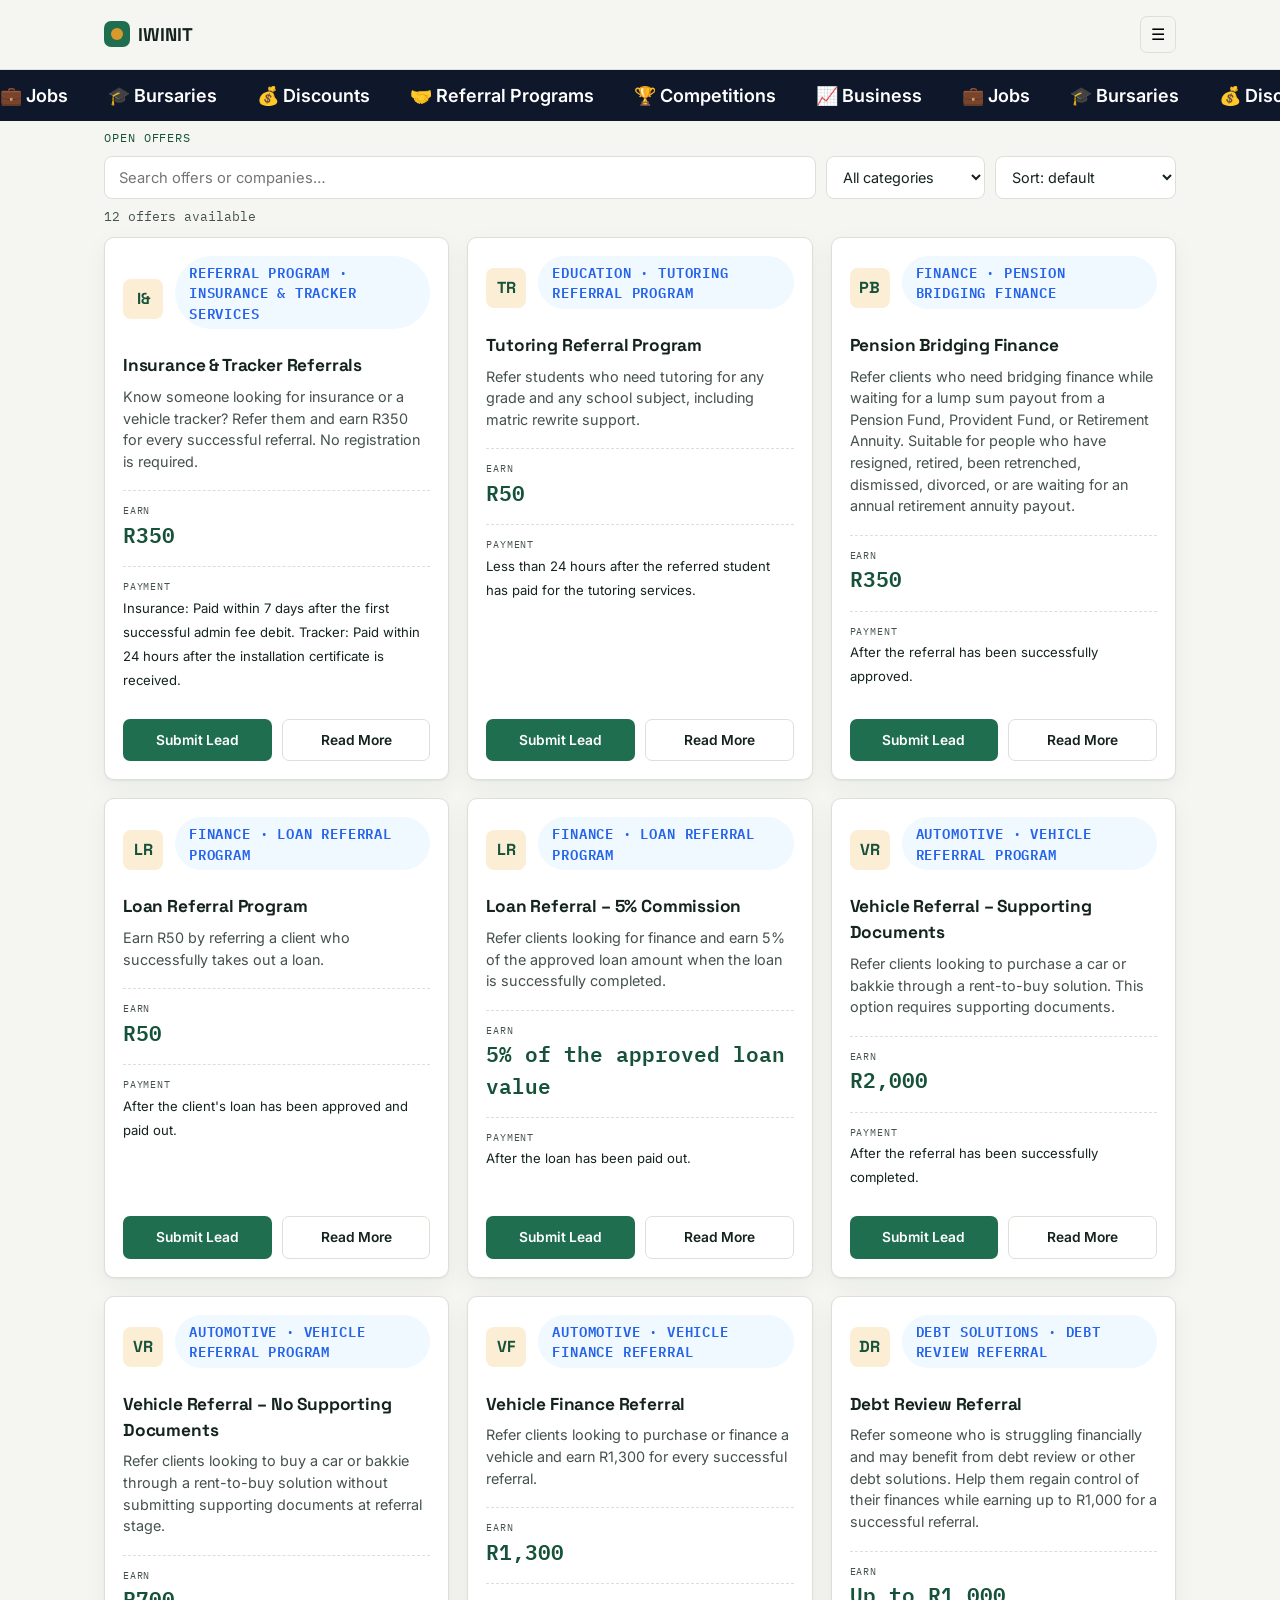
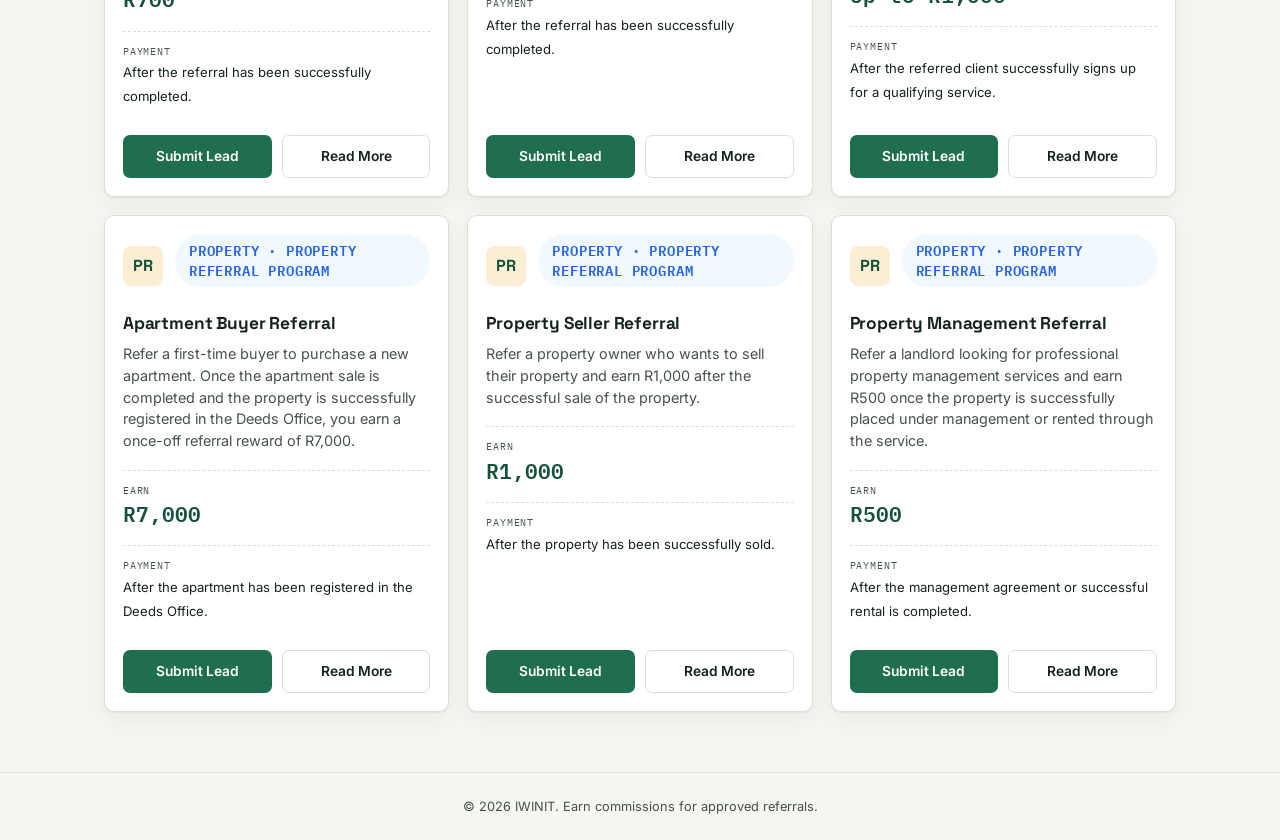
==== index.html @ 5eb389b7 "Update index.html" ====
<!DOCTYPE html>
<html lang="en">
<head>
<meta charset="UTF-8">
<meta name="viewport" content="width=device-width, initial-scale=1.0">
<title>IWINIT — Find Offers, Submit Leads</title>
<link rel="stylesheet" href="styles.css">
</head>
<body>

<header class="site-header">
  <div class="nav-wrap">
    <a class="logo" href="index.html"><span class="mark"></span>IWINIT</a>
    <button class="nav-toggle" aria-label="Toggle menu">☰</button>
    <ul class="nav-links">
      <li><a href="index.html" aria-current="page">Home / Leads</a></li>
      <li><a href="track.html">Track Lead</a></li>
      <li><a href="about.html">About Us</a></li>
      <li><a href="contact.html">Contact Us</a></li>
    </ul>
  </div>
</header>

<!-- Moving band -->

<div class="ticker-wrap">

    <div class="ticker">

        <span>💼 Jobs</span>

        <span>🎓 Bursaries</span>

        <span>💰 Discounts</span>

        <span>🤝 Referral Programs</span>

        <span>🏆 Competitions</span>

        <span>📈 Business</span>
      
      <!-- Repeat -->

        <span>💼 Jobs</span>
  

        <span>🎓 Bursaries</span>

        <span>💰 Discounts</span>

        <span>🤝 Referral Programs</span>

        <span>🏆 Competitions</span>

        <span>📈 Business</span>

    </div>

</div>


<section class="page-intro">
  <span class="eyebrow">Open Offers</span>
</section>

<div class="controls">
  <input type="search" id="searchInput" placeholder="Search offers or companies…" aria-label="Search offers">
  <select id="categoryFilter" aria-label="Filter by category">
    <option value="">All categories</option>
  </select>
  <select id="rewardFilter" aria-label="Sort by reward">
    <option value="">Sort: default</option>
    <option value="high">Reward: high to low</option>
    <option value="low">Reward: low to high</option>
  </select>
</div>

<p class="results-count" id="resultsCount"></p>

<section class="offer-grid" id="offerGrid" aria-live="polite"></section>
<p class="no-results" id="noResults">No offers match your search. Try a different keyword or category.</p>

<footer class="site-footer">
  © 2026 IWINIT. Earn commissions for approved referrals.
</footer>

<script src="script.js"></script>
</body>
</html>
---- styles.css ----
/* ===========================================================
   Referral Hub — design tokens
   Palette: deep pine ink / soft paper / earned-money teal & amber
   Type: Space Grotesk (display) + Inter (body) + IBM Plex Mono (money & codes)
   Signature: reward amounts render as a perforated payout stub
=========================================================== */

@import url('https://fonts.googleapis.com/css2?family=Space+Grotesk:wght@500;600;700&family=Inter:wght@400;500;600&family=IBM+Plex+Mono:wght@500;600&display=swap');

:root {
  --ink: #14231C;
  --ink-soft: #45524B;
  --paper: #F5F6F2;
  --panel: #FFFFFF;
  --line: #DCE1D8;
  --teal: #1F6E4F;
  --teal-dark: #16523A;
  --amber: #D99A2B;
  --amber-soft: #FBEED4;
  --radius: 10px;
  --shadow: 0 1px 2px rgba(20,35,28,0.06), 0 8px 24px rgba(20,35,28,0.05);

  --font-display: 'Space Grotesk', sans-serif;
  --font-body: 'Inter', sans-serif;
  --font-mono: 'IBM Plex Mono', monospace;
}

* { box-sizing: border-box; }

html { scroll-behavior: smooth; }

body {
  margin: 0;
  background: var(--paper);
  color: var(--ink);
  font-family: var(--font-body);
  line-height: 1.5;
  -webkit-font-smoothing: antialiased;
}

h1, h2, h3 {
  font-family: var(--font-display);
  margin: 0 0 0.4em;
  letter-spacing: -0.01em;
}

a { color: inherit; }

:focus-visible {
  outline: 2px solid var(--teal);
  outline-offset: 2px;
}

@media (prefers-reduced-motion: reduce) {
  * { animation: none !important; transition: none !important; }
}

/* ---------- Header / Nav ---------- */

.site-header {
  position: sticky;
  top: 0;
  z-index: 20;
  background: var(--paper);
  border-bottom: 1px solid var(--line);
}

.nav-wrap {
  max-width: 1120px;
  margin: 0 auto;
  padding: 16px 24px;
  display: flex;
  align-items: center;
  justify-content: space-between;
  gap: 16px;
}

.logo {
  font-family: var(--font-display);
  font-weight: 700;
  font-size: 1.15rem;
  text-decoration: none;
  color: var(--ink);
  display: flex;
  align-items: center;
  gap: 8px;
}

.logo .mark {
  width: 26px;
  height: 26px;
  border-radius: 7px;
  background: var(--teal);
  display: inline-block;
  position: relative;
}
.logo .mark::after {
  content: "";
  position: absolute;
  inset: 7px;
  border-radius: 50%;
  background: var(--amber);
}

.nav-links {
     flex-direction: column;
  display: flex;
  gap: 8px;
  list-style: none;
  margin: 0;
  padding: 0;
}

.nav-links a {
  display: block;
  padding: 12px 16px;
  line-height: 1.5;
  text-decoration: none;
  font-size: 0.92rem;
  font-weight: 500;
  color: var(--ink-soft);
  border-radius: 7px;
  transition: background 0.15s, color 0.15s;
}

.nav-links a:hover,
.nav-links a[aria-current="page"] {
  background: var(--teal);
  color: #fff;
}

.nav-toggle {
  display: none;
  background: none;
  border: 1px solid var(--line);
  border-radius: 7px;
  padding: 8px 10px;
  font-size: 1rem;
}/* ===== Moving Ticker ===== */
.ticker-wrap {
    width: 100%;
    overflow: hidden;
    background: #0f172a;
    color: #fff;
    padding: 12px 0;
    white-space: nowrap;
    position: relative;
}

.ticker {
    display: inline-flex;
    align-items: center;
    gap: 40px;
    animation: ticker 20s linear infinite;
}

.ticker span {
    font-size: 18px;
    font-weight: 600;
    flex-shrink: 0;
}

.ticker:hover {
    animation-play-state: paused;
}

@keyframes ticker {
    from {
        transform: translateX(100%);
    }
    to {
        transform: translateX(-100%);
    }
}

/* Mobile */
@media (max-width: 768px) {
    .ticker span {
        font-size: 16px;
        gap: 25px;
    }
}
/* ---------- Page intro ---------- */

.page-intro {
  max-width: 1120px;
  margin: 0 auto;
  padding: 8px 24px 0;
}
.page-intro h1 { font-size: 1.9rem; }
.page-intro p { color: var(--ink-soft); max-width: 60ch; }
.eyebrow {
  font-family: var(--font-mono);
  font-size: 0.72rem;
  letter-spacing: 0.08em;
  text-transform: uppercase;
  color: var(--teal-dark);
  display: block;
  margin-bottom: 4px;
}

/* ---------- Controls ---------- */

.controls {
  max-width: 1120px;
  margin: 10px auto 0;
  padding: 0 24px;
  display: flex;
  flex-wrap: wrap;
  gap: 10px;
}

.controls input[type="search"] {
  flex: 1 1 240px;
  padding: 11px 14px;
  border: 1px solid var(--line);
  border-radius: 8px;
  font-family: var(--font-body);
  font-size: 0.92rem;
  background: var(--panel);
}

.controls select {
  padding: 11px 12px;
  border: 1px solid var(--line);
  border-radius: 8px;
  background: var(--panel);
  font-family: var(--font-body);
  font-size: 0.9rem;
  color: var(--ink);
}

.results-count {
  max-width: 1120px;
  margin: 8px auto 0;
  padding: 0 24px;
  font-size: 0.82rem;
  color: var(--ink-soft);
  font-family: var(--font-mono);
}

/* ---------- Offer grid ---------- */

.offer-grid {
  max-width: 1120px;
  margin: 0 auto;
  padding: 10px 24px 60px;
  display: grid;
  grid-template-columns: repeat(auto-fill, minmax(300px, 1fr));
  gap: 18px;
}

.offer-card {
  background: var(--panel);
  border: 1px solid var(--line);
  border-radius: var(--radius);
  box-shadow: var(--shadow);
  overflow: hidden;
  display: flex;
  flex-direction: column;
  transition: transform 0.15s ease, box-shadow 0.15s ease;
}
.offer-card:hover {
  transform: translateY(-3px);
  box-shadow: 0 4px 8px rgba(20,35,28,0.08), 0 14px 28px rgba(20,35,28,0.08);
}

.offer-top {
  padding: 18px 18px 0;
  display: flex;
  align-items: center;
  gap: 12px;
}

.offer-logo {
  width: 40px;
  height: 40px;
  border-radius: 8px;
  background: var(--amber-soft);
  color: var(--teal-dark);
  font-family: var(--font-display);
  font-weight: 700;
  display: flex;
  align-items: center;
  justify-content: center;
  flex-shrink: 0;
}

.offer-category {
  font-family: var(--font-mono);
  font-size: 0.68rem;
  letter-spacing: 0.06em;
  text-transform: uppercase;
  color: var(--ink-soft);
}

.offer-body { padding: 12px 18px 4px; }
.offer-body h3 { font-size: 1.08rem; }
.offer-body p {
  margin: 0;
  color: var(--ink-soft);
  font-size: 0.9rem;
}

/* Signature element: perforated payout stub showing the reward */
.stub {
  margin: 14px 18px 0;
  display: flex;
  align-items: center;
  border-top: 1px dashed var(--line);
  position: relative;
}
.stub::before,
.stub::after {
  content: "";
  position: absolute;
  top: -7px;
  width: 14px;
  height: 14px;
  border-radius: 50%;
  background: var(--paper);
  border: 1px solid var(--line);
}
.stub::before { left: -25px; }
.stub::after { right: -25px; }

.stub-earn {
  flex: 1;
  padding: 12px 0;
}
.stub-earn .label {
  font-family: var(--font-mono);
  font-size: 0.65rem;
  text-transform: uppercase;
  letter-spacing: 0.08em;
  color: var(--ink-soft);
  display: block;
}
.stub-earn .amount {
  font-family: var(--font-mono);
  font-weight: 600;
  font-size: 1.3rem;
  color: var(--teal-dark);
}

.stub-terms {
  flex: 1;
  padding: 12px 0;
  border-left: 1px dashed var(--line);
  padding-left: 14px;
}
.stub-terms .label {
  font-family: var(--font-mono);
  font-size: 0.65rem;
  text-transform: uppercase;
  letter-spacing: 0.08em;
  color: var(--ink-soft);
  display: block;
}
.stub-terms .value {
  font-size: 0.82rem;
  color: var(--ink);
}

.offer-actions {
  margin-top: auto;
  padding: 16px 18px 18px;
  display: flex;
  gap: 10px;
}

.btn {
  font-family: var(--font-body);
  font-weight: 600;
  font-size: 0.86rem;
  padding: 10px 14px;
  border-radius: 7px;
  border: 1px solid transparent;
  cursor: pointer;
  text-decoration: none;
  text-align: center;
  flex: 1;
  transition: background 0.15s, color 0.15s, border-color 0.15s;
}
.btn-primary {
  background: var(--teal);
  color: #fff;
}
.btn-primary:hover { background: var(--teal-dark); }
.btn-secondary {
  background: transparent;
  border-color: var(--line);
  color: var(--ink);
}
.btn-secondary:hover { border-color: var(--teal); color: var(--teal-dark); }

.no-results {
  max-width: 1120px;
  margin: 0 auto;
  padding: 40px 24px;
  text-align: center;
  color: var(--ink-soft);
  display: none;
}

/* ---------- Simple content pages (Track / About / Contact) ---------- */

.panel-narrow {
  max-width: 620px;
  margin: 0 auto;
  padding: 40px 24px 80px;
}

.card {
  background: var(--panel);
  border: 1px solid var(--line);
  border-radius: var(--radius);
  box-shadow: var(--shadow);
  padding: 26px;
}

.track-form {
  display: flex;
  gap: 10px;
  margin-top: 14px;
}
.track-form input {
  flex: 1;
  padding: 12px 14px;
  border: 1px solid var(--line);
  border-radius: 8px;
  font-family: var(--font-mono);
  font-size: 0.95rem;
}

.status-list {
  list-style: none;
  margin: 20px 0 0;
  padding: 0;
  display: flex;
  flex-direction: column;
  gap: 10px;
}
.status-list li {
  display: flex;
  align-items: center;
  gap: 10px;
  font-size: 0.92rem;
  padding: 10px 12px;
  border-radius: 8px;
  background: var(--paper);
}
.status-list li.done { color: var(--teal-dark); }
.status-list li .dot {
  width: 18px;
  height: 18px;
  border-radius: 50%;
  display: inline-flex;
  align-items: center;
  justify-content: center;
  font-size: 0.7rem;
  flex-shrink: 0;
  background: var(--teal);
  color: #fff;
}
.status-list li.pending .dot { background: var(--amber); }

.contact-form {
  display: flex;
  flex-direction: column;
  gap: 12px;
  margin-top: 14px;
}
.contact-form label {
  font-size: 0.82rem;
  font-weight: 600;
  color: var(--ink-soft);
  display: flex;
  flex-direction: column;
  gap: 6px;
}
.contact-form input,
.contact-form textarea {
  padding: 11px 13px;
  border: 1px solid var(--line);
  border-radius: 8px;
  font-family: var(--font-body);
  font-size: 0.92rem;
  resize: vertical;
}

.contact-alt {
  margin-top: 22px;
  padding-top: 18px;
  border-top: 1px solid var(--line);
  display: flex;
  flex-direction: column;
  gap: 8px;
  font-size: 0.9rem;
}
.contact-alt strong { font-family: var(--font-mono); font-size: 0.75rem; text-transform: uppercase; letter-spacing: 0.06em; color: var(--ink-soft); }

/* ---------- Footer ---------- */

.site-footer {
  border-top: 1px solid var(--line);
  padding: 24px;
  text-align: center;
  font-size: 0.8rem;
  color: var(--ink-soft);
}
/* ---------- Offer Page ---------- */

.offer-page {
  max-width: 900px;
  margin: 40px auto;
  padding: 20px;
}

.offer-card-large {
  background: #fff;
  border-radius: 20px;
  padding: 30px;
  box-shadow: 0 10px 30px rgba(0,0,0,.08);
}

.offer-category {
  display: inline-block;
  background: #F0F9FF;
  color: #2563eb;
  padding: 6px 14px;
  border-radius: 999px;
  font-size: .85rem;
  font-weight: 600;
  margin-bottom: 12px;
}

.offer-page h1 {
  margin-bottom: 10px;
  color: #1f2937;
}

.reward-box {
  background: #F0F9FF;
  border: 1px solid #dbeafe;
  border-radius: 16px;
  padding: 20px;
  margin: 25px 0;
}

.reward-box h2 {
  margin-bottom: 8px;
  font-size: 1rem;
}

.reward-box .reward {
  font-size: 2rem;
  font-weight: 700;
  color: #2563eb;
}

.offer-page section {
  margin-top: 30px;
}

.offer-page h2 {
  margin-bottom: 12px;
  color: #111827;
}

.offer-page p,
.offer-page li {
  color: #4b5563;
  line-height: 1.7;
}

.offer-page ul,
.offer-page ol {
  padding-left: 20px;
}

.offer-submit {
  display: inline-block;
  margin-top: 35px;
  background: #2563eb;
  color: #fff;
  text-decoration: none;
  padding: 14px 28px;
  border-radius: 12px;
  font-weight: 600;
  transition: .3s;
}

.offer-submit:hover {
  background: #1d4ed8;
}


/* ---------- Submit Page ---------- */

.form-container {
  max-width: 750px;
  margin: 40px auto;
  padding: 20px;
}

.form-container h1 {
  margin-bottom: 8px;
}

.form-container p {
  color: #6b7280;
  margin-bottom: 25px;
}

.form-container form {
  background: #fff;
  border-radius: 20px;
  padding: 30px;
  box-shadow: 0 10px 30px rgba(0,0,0,.08);
}

.form-container h2 {
  margin: 30px 0 15px;
  color: #111827;
}

.form-container h2:first-of-type {
  margin-top: 0;
}

.form-container label {
  display: block;
  margin: 15px 0 8px;
  font-weight: 600;
}

.form-container input,
.form-container textarea,
.form-container select {
  width: 100%;
  padding: 14px;
  border: 1px solid #d1d5db;
  border-radius: 12px;
  font-size: 1rem;
  outline: none;
  transition: .3s;
}

.form-container input:focus,
.form-container textarea:focus,
.form-container select:focus {
  border-color: #2563eb;
  box-shadow: 0 0 0 3px rgba(37,99,235,.15);
}

.form-container textarea {
  resize: vertical;
  min-height: 120px;
}

.form-container button {
  width: 100%;
  margin-top: 30px;
  padding: 16px;
  background: #2563eb;
  color: #fff;
  border: none;
  border-radius: 12px;
  font-size: 1rem;
  font-weight: 600;
  cursor: pointer;
  transition: .3s;
}

.form-container button:hover {
  background: #1d4ed8;
}

/* ---------- FAQ Section ---------- */

details {
  border: 1px solid var(--border);
  border-radius: 12px;
  background: #fff;
  margin-bottom: 12px;
  overflow: hidden;
}

summary {
  padding: 16px;
  font-weight: 600;
  cursor: pointer;
  list-style: none;
  position: relative;
}

summary::-webkit-details-marker {
  display: none;
}

summary::after {
  content: "+";
  position: absolute;
  right: 16px;
  top: 50%;
  transform: translateY(-50%);
  font-size: 1.3rem;
  font-weight: 700;
  transition: transform 0.3s ease;
}

details[open] summary::after {
  content: "−";
}

details p {
  padding: 0 16px 16px;
  margin: 0;
  line-height: 1.7;
  color: var(--text-muted);
}
/* ---------- Responsive ---------- */

@media (max-width: 768px) {

  .offer-page,
  .form-container {
    padding: 16px;
  }

  .offer-card-large,
  .form-container form {
    padding: 20px;
  }

  .reward-box .reward {
    font-size: 1.7rem;
  }

  .offer-submit,
  .form-container button {
    width: 100%;
    text-align: center;
  }
}
  .nav-links {
    position: absolute;
    top: 100%;
    left: 0;
    right: 0;
    background: var(--paper);
    border-bottom: 1px solid var(--line);
    flex-direction: column;
    padding: 10px 24px 16px;
    display: none;
  }
  .nav-links.open { display: flex; }
  .nav-toggle { display: block; }
  .stub { flex-direction: column; align-items: stretch; }
  .stub::before, .stub::after { display: none; }
  .stub-terms { border-left: none; border-top: 1px dashed var(--line); padding-left: 0; margin-top: 4px; }
}
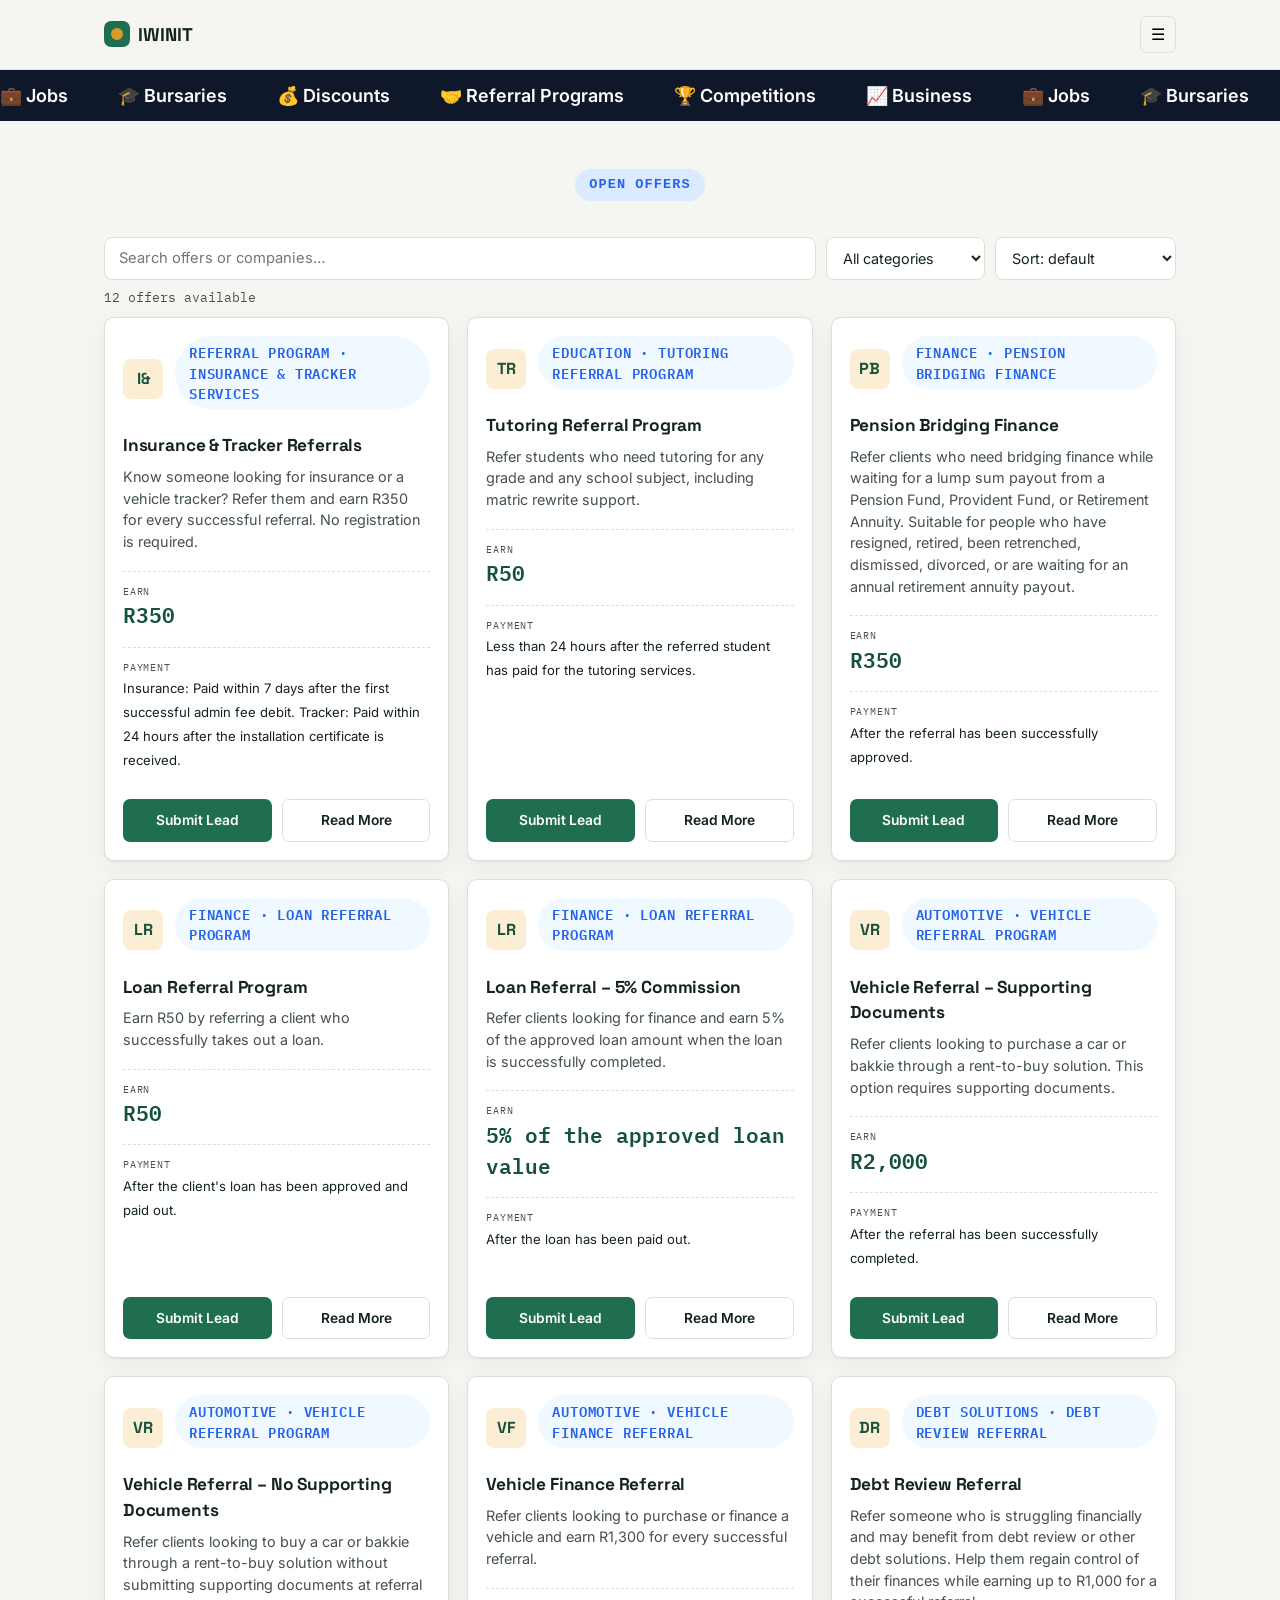
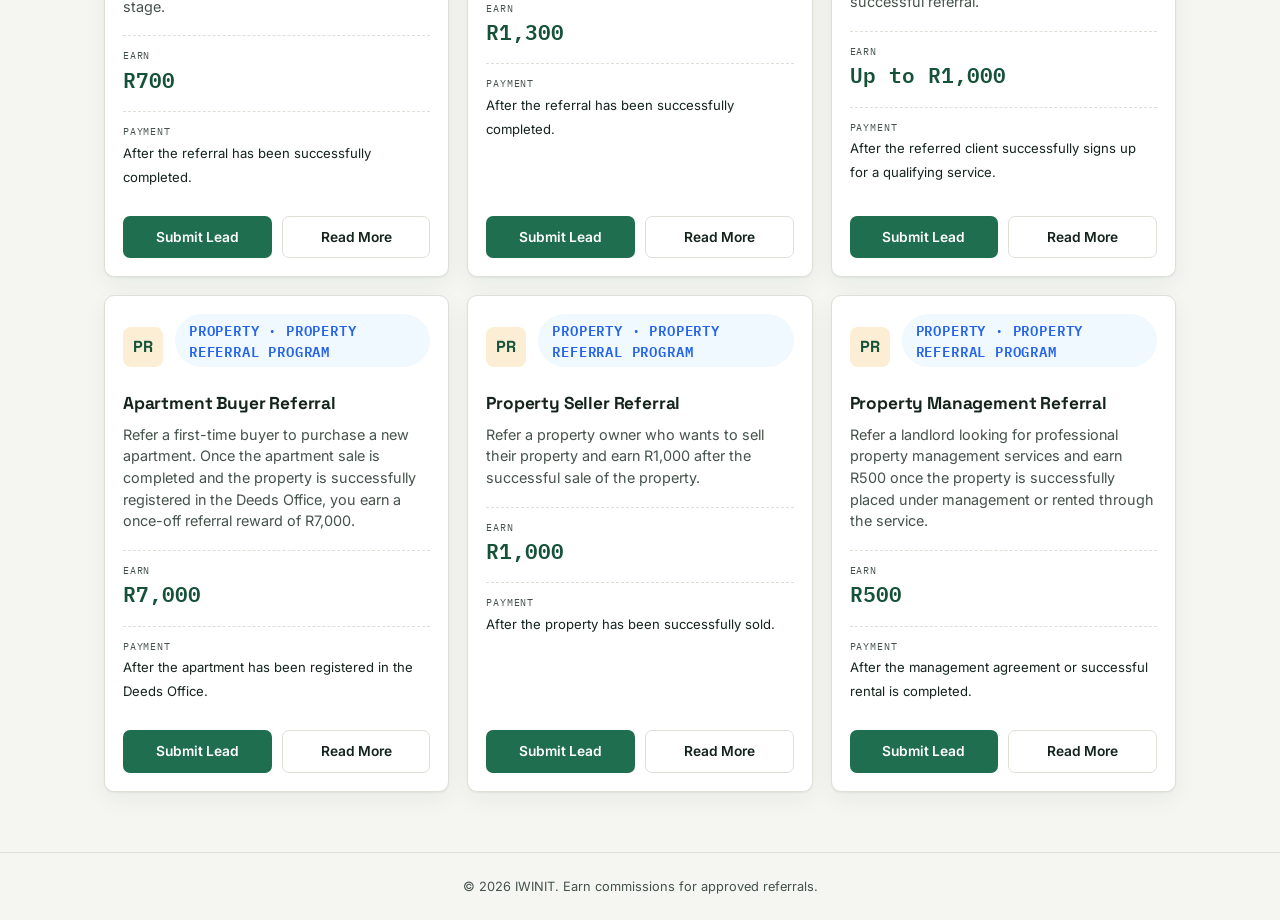
==== commit 1d1a05ce: "Update index.html" ====
--- a/index.html
+++ b/index.html
@@ -13,8 +13,8 @@
     <a class="logo" href="index.html"><span class="mark"></span>IWINIT</a>
     <button class="nav-toggle" aria-label="Toggle menu">☰</button>
     <ul class="nav-links">
-      <li><a href="index.html" aria-current="page">Home / Leads</a></li>
-      <li><a href="track.html">Track Lead</a></li>
+      <li><a href="index.html" aria-current="page">Home</a></li>
+      <li><a href="social.html">social Media</a></li>
       <li><a href="about.html">About Us</a></li>
       <li><a href="contact.html">Contact Us</a></li>
     </ul>
--- a/styles.css
+++ b/styles.css
@@ -141,43 +141,29 @@
     width: 100%;
     overflow: hidden;
     background: #0f172a;
-    color: #fff;
+    color: white;
     padding: 12px 0;
-    white-space: nowrap;
-    position: relative;
 }
 
 .ticker {
-    display: inline-flex;
-    align-items: center;
-    gap: 40px;
-    animation: ticker 20s linear infinite;
+    display: flex;
+    width: max-content;
+    animation: ticker 15s linear infinite;
 }
 
 .ticker span {
+    flex-shrink: 0;
+    margin-right: 50px;
     font-size: 18px;
     font-weight: 600;
-    flex-shrink: 0;
-}
-
-.ticker:hover {
-    animation-play-state: paused;
 }
 
 @keyframes ticker {
     from {
-        transform: translateX(100%);
+        transform: translateX(0);
     }
     to {
-        transform: translateX(-100%);
-    }
-}
-
-/* Mobile */
-@media (max-width: 768px) {
-    .ticker span {
-        font-size: 16px;
-        gap: 25px;
+        transform: translateX(-50%);
     }
 }
 /* ---------- Page intro ---------- */
@@ -761,3 +747,84 @@
   .stub::before, .stub::after { display: none; }
   .stub-terms { border-left: none; border-top: 1px dashed var(--line); padding-left: 0; margin-top: 4px; }
 }
+/* ==========================
+   Social Media Page
+========================== */
+
+.offer-grid {
+    display: grid;
+    grid-template-columns: repeat(auto-fit, minmax(260px, 1fr));
+    gap: 1.5rem;
+    padding: 2rem;
+    max-width: 1200px;
+    margin: auto;
+}
+
+.card {
+    background: #fff;
+    border-radius: 16px;
+    padding: 1.8rem;
+    box-shadow: 0 10px 25px rgba(0,0,0,.08);
+    transition: transform .25s ease, box-shadow .25s ease;
+}
+
+.card:hover {
+    transform: translateY(-6px);
+    box-shadow: 0 16px 35px rgba(0,0,0,.12);
+}
+
+.card h2 {
+    margin-bottom: .8rem;
+    font-size: 1.4rem;
+    color: #0f172a;
+}
+
+.card p {
+    color: #64748b;
+    line-height: 1.6;
+    margin-bottom: 1.5rem;
+}
+
+.offer-submit {
+    display: inline-block;
+    background: #2563eb;
+    color: white;
+    text-decoration: none;
+    padding: .8rem 1.4rem;
+    border-radius: 10px;
+    font-weight: 600;
+    transition: .25s;
+}
+
+.offer-submit:hover {
+    background: #1d4ed8;
+}
+
+.page-intro {
+    max-width: 800px;
+    margin: 3rem auto 2rem;
+    text-align: center;
+    padding: 0 1rem;
+}
+
+.page-intro h1 {
+    font-size: 2rem;
+    margin: .5rem 0;
+    color: #0f172a;
+}
+
+.page-intro p {
+    color: #64748b;
+    line-height: 1.7;
+}
+
+.eyebrow {
+    display: inline-block;
+    background: #dbeafe;
+    color: #2563eb;
+    padding: .35rem .9rem;
+    border-radius: 999px;
+    font-size: .85rem;
+    font-weight: 700;
+    text-transform: uppercase;
+}
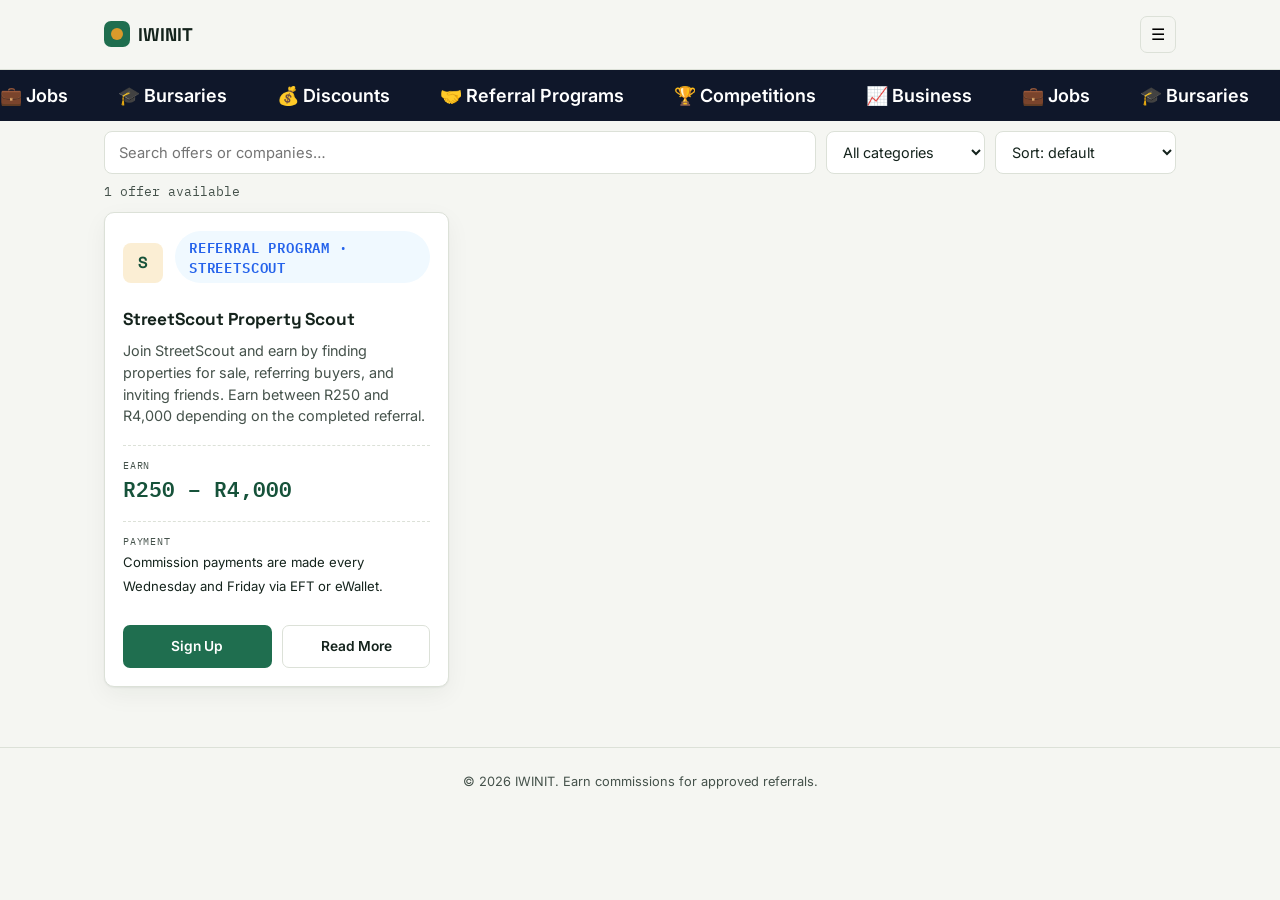
==== commit 2a7c0328: "Update index.html" ====
--- a/index.html
+++ b/index.html
@@ -14,7 +14,7 @@
     <button class="nav-toggle" aria-label="Toggle menu">☰</button>
     <ul class="nav-links">
       <li><a href="index.html" aria-current="page">Home</a></li>
-      <li><a href="social.html">social Media</a></li>
+      <li><a href="social.html">Social Media</a></li>
       <li><a href="about.html">About Us</a></li>
       <li><a href="contact.html">Contact Us</a></li>
     </ul>
@@ -58,11 +58,6 @@
 
 </div>
 
-
-<section class="page-intro">
-  <span class="eyebrow">Open Offers</span>
-</section>
-
 <div class="controls">
   <input type="search" id="searchInput" placeholder="Search offers or companies…" aria-label="Search offers">
   <select id="categoryFilter" aria-label="Filter by category">
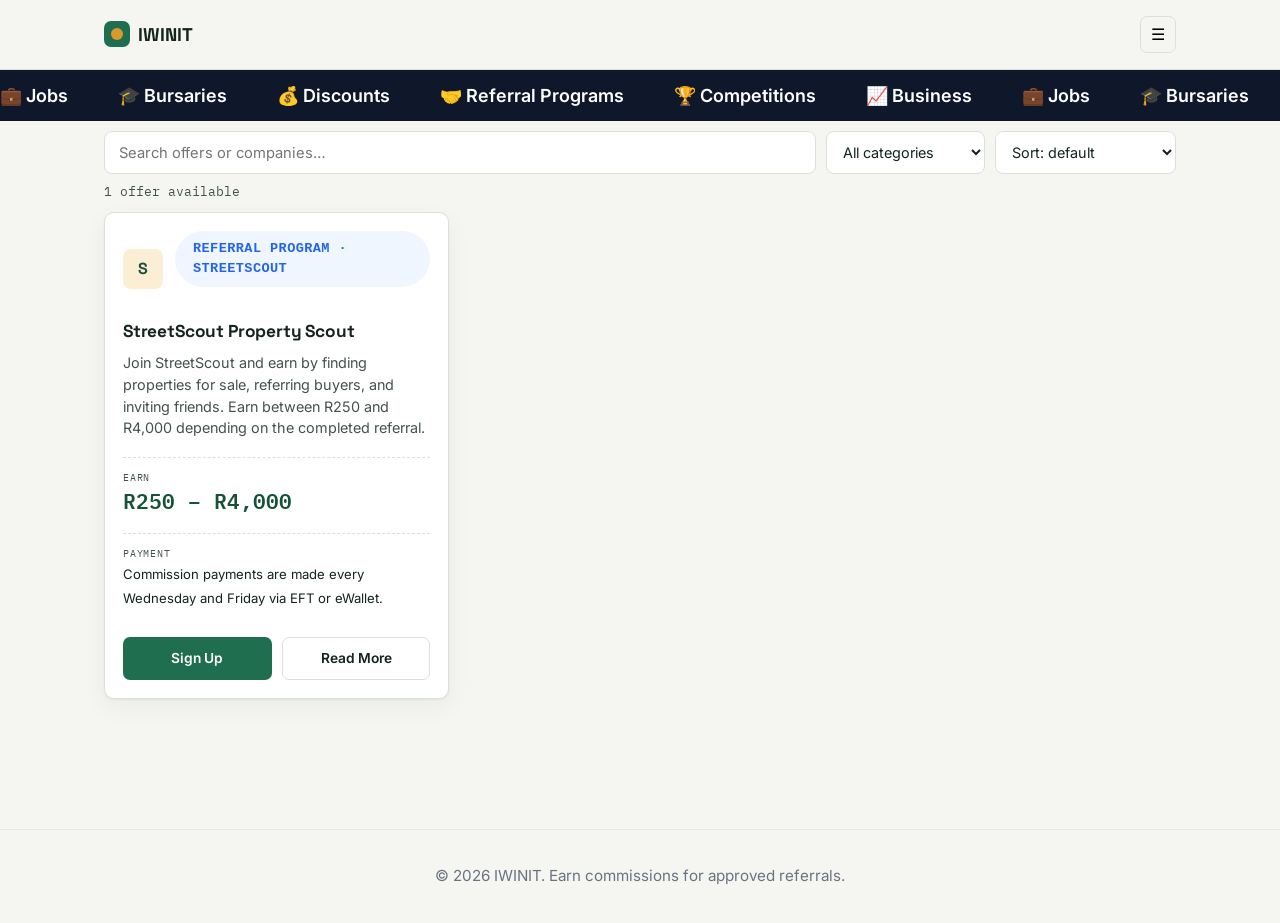
==== commit 5bfac248: "Update index.html" ====
--- a/index.html
+++ b/index.html
@@ -5,7 +5,7 @@
 <meta name="viewport" content="width=device-width, initial-scale=1.0">
 <title>IWINIT — Find Offers, Submit Leads</title>
 <link rel="stylesheet" href="styles.css">
-</head>
+<meta name="monetag" content="894e8103c9e4542ed9b9bedf0f497e74"></head>
 <body>
 
 <header class="site-header">
--- a/styles.css
+++ b/styles.css
@@ -494,94 +494,201 @@
   text-align: center;
   font-size: 0.8rem;
   color: var(--ink-soft);
-}
-/* ---------- Offer Page ---------- */
-
-.offer-page {
-  max-width: 900px;
-  margin: 40px auto;
-  padding: 20px;
-}
-
-.offer-card-large {
-  background: #fff;
-  border-radius: 20px;
-  padding: 30px;
-  box-shadow: 0 10px 30px rgba(0,0,0,.08);
-}
-
-.offer-category {
-  display: inline-block;
-  background: #F0F9FF;
-  color: #2563eb;
-  padding: 6px 14px;
-  border-radius: 999px;
-  font-size: .85rem;
-  font-weight: 600;
-  margin-bottom: 12px;
-}
-
-.offer-page h1 {
-  margin-bottom: 10px;
-  color: #1f2937;
-}
-
-.reward-box {
-  background: #F0F9FF;
-  border: 1px solid #dbeafe;
-  border-radius: 16px;
-  padding: 20px;
-  margin: 25px 0;
-}
-
-.reward-box h2 {
-  margin-bottom: 8px;
-  font-size: 1rem;
-}
-
-.reward-box .reward {
-  font-size: 2rem;
-  font-weight: 700;
-  color: #2563eb;
-}
-
-.offer-page section {
-  margin-top: 30px;
-}
-
-.offer-page h2 {
-  margin-bottom: 12px;
-  color: #111827;
+}/* =====================================================
+   OFFER PAGE
+===================================================== */
+
+.offer-page{
+    max-width:900px;
+    margin:60px auto;
+    padding:20px;
+}
+
+.offer-card-large{
+    background:#ffffff;
+    border:1px solid #e5e7eb;
+    border-radius:20px;
+    padding:45px;
+    box-shadow:0 12px 40px rgba(0,0,0,.06);
+}
+
+.offer-category{
+    display:inline-flex;
+    align-items:center;
+    gap:8px;
+    background:#eff6ff;
+    color:#2563eb;
+    padding:8px 18px;
+    border-radius:999px;
+    font-size:.85rem;
+    font-weight:700;
+    letter-spacing:.4px;
+    text-transform:uppercase;
+    margin-bottom:20px;
+}
+
+.offer-page h1{
+    font-size:2.5rem;
+    line-height:1.2;
+    color:#111827;
+    font-weight:700;
+    margin-bottom:30px;
+}
+
+.reward-box{
+    background:linear-gradient(135deg,#2563eb,#3b82f6);
+    color:#ffffff;
+    border-radius:18px;
+    padding:28px;
+    margin:35px 0;
+}
+
+.reward-box h2{
+    font-size:.95rem;
+    font-weight:600;
+    opacity:.9;
+    margin-bottom:10px;
+}
+
+.reward-box .reward{
+    font-size:2rem;
+    font-weight:700;
+    line-height:1.3;
+}
+
+.offer-page section{
+    margin-top:45px;
+    padding-top:30px;
+    border-top:1px solid #edf2f7;
+}
+
+.offer-page h2{
+    font-size:1.45rem;
+    color:#111827;
+    margin-bottom:18px;
+    font-weight:700;
+}
+
+.offer-page p{
+    color:#4b5563;
+    font-size:1.05rem;
+    line-height:1.9;
+}
+
+.offer-page ul,
+.offer-page ol{
+    padding-left:25px;
+    margin:0;
+}
+
+.offer-page li{
+    color:#4b5563;
+    font-size:1.02rem;
+    line-height:1.9;
+    margin-bottom:14px;
+}
+
+.offer-page li::marker{
+    color:#2563eb;
+    font-weight:bold;
+}
+
+/* Advertisement */
+
+.ad-banner{
+    margin:45px 0;
+    padding:18px;
+    border:1px solid #e5e7eb;
+    border-radius:18px;
+    background:#f9fafb;
+    overflow:hidden;
+}
+
+.ad-banner img{
+    width:100%;
+    display:block;
+    border-radius:12px;
+}
+
+/* Apply Button */
+
+.offer-submit{
+    display:block;
+    width:100%;
+    margin-top:45px;
+    padding:18px;
+    text-align:center;
+    background:#2563eb;
+    color:#ffffff;
+    text-decoration:none;
+    font-size:1.05rem;
+    font-weight:700;
+    border-radius:14px;
+    transition:.25s ease;
+    box-shadow:0 8px 20px rgba(37,99,235,.25);
+}
+
+.offer-submit:hover{
+    background:#1d4ed8;
+    transform:translateY(-2px);
+    box-shadow:0 12px 28px rgba(37,99,235,.35);
+}
+
+.offer-submit:active{
+    transform:translateY(0);
+}
+
+/* Footer */
+
+.site-footer{
+    margin-top:70px;
+    padding:35px 20px;
+    text-align:center;
+    color:#6b7280;
+    border-top:1px solid #e5e7eb;
+    font-size:.95rem;
+}
+
+/* Mobile */
+
+@media (max-width:768px){
+
+.offer-page{
+    margin:30px auto;
+    padding:15px;
+}
+
+.offer-card-large{
+    padding:28px;
+    border-radius:16px;
+}
+
+.offer-page h1{
+    font-size:2rem;
+}
+
+.reward-box{
+    padding:22px;
+}
+
+.reward-box .reward{
+    font-size:1.6rem;
+}
+
+.offer-page h2{
+    font-size:1.3rem;
 }
 
 .offer-page p,
-.offer-page li {
-  color: #4b5563;
-  line-height: 1.7;
-}
-
-.offer-page ul,
-.offer-page ol {
-  padding-left: 20px;
-}
-
-.offer-submit {
-  display: inline-block;
-  margin-top: 35px;
-  background: #2563eb;
-  color: #fff;
-  text-decoration: none;
-  padding: 14px 28px;
-  border-radius: 12px;
-  font-weight: 600;
-  transition: .3s;
-}
-
-.offer-submit:hover {
-  background: #1d4ed8;
-}
-
-
+.offer-page li{
+    font-size:1rem;
+}
+
+.offer-submit{
+    padding:16px;
+}
+
+}
 /* ---------- Submit Page ---------- */
 
 .form-container {
